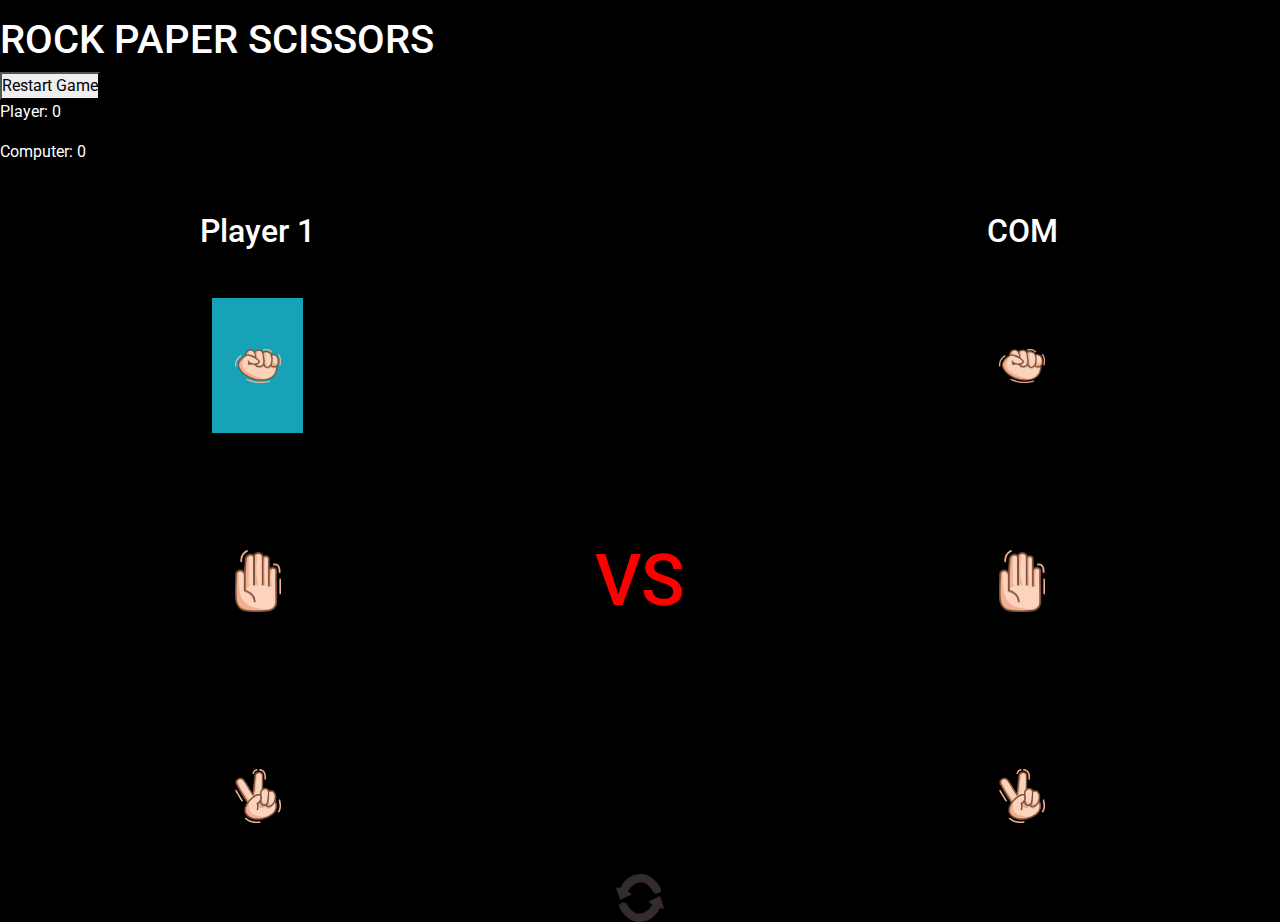
==== rockpaperscissors.html @ 41f38efb "last saved" ====
<!DOCTYPE html>
<html lang="en">
<head>
    <meta charset="UTF-8">
    <meta http-equiv="X-UA-Compatible" content="IE=edge">
    <meta name="viewport" content="width=device-width, initial-scale=1.0">
    <title>Rock Paper Scissors</title>
   
    <script
    src="https://code.jquery.com/jquery-3.6.0.min.js"
   ></script>

   <script
   src="js/bootstrap.min.js"></script>

    <link
    href="css/bootstrap.min.css"
    type="text/css"
    rel="stylesheet"
    >
    <link rel="stylesheet" href="rockpaperscissors.css" 
    >


</head>
<body>
    <section class ="paperglobal">
        <div class = "title-content pt-3">
            <h1 id= "game-ref" class=" "> ROCK PAPER SCISSORS <br/> 
        </h1>
            </div>

            <header class="header">
                <button id="restart" class="restart-btn">Restart Game</button>
                <div id="score" class="score">
                  <p>Player: 0</p>
                  <p>Computer: 0</p>
                </div>
              </header>
            

<div class= "UserCompChoices mt-5" >
    <div class = "row">
        <div class = "col-5">
            <h2>Player 1</h2>
            <div class="container">
                <div id="player-choices" class="choices hover-large">
                    <div class="container">
                        <div class="bingkai mx-auto bg-info ">
                                <img id= "rock"class="icon playerbatu pilihan pilihan-rock"  src="/assets/batu.png">
                        </div>
                    </div>

                    <div class="container">
                        <div class="bingkai mx-auto">
                                <img id = "paper"class="icon playerkertas pilihan pilihan-paper"  src="/assets/kertas.png">
                        </div>
                    </div>

                    <div class="container">
                        <div class="bingkai mx-auto">
                                <img id="scissors" class="icon playergunting pilihan pilihan-scissors" src="/assets/gunting.png">
                        </div>
                    </div>


                </div>
            </div>

        </div>

        <div class= "col-2 ">
            <div id="papantengah" class="container vsHome ">
                    <h1>VS</h1>
            </div>
        </div>

  
        <div class = "col-5">
            <h2>COM</h2>
            <div class="container">
            <div id="comp-choices" class="choices">
                <div class="container">
                    <div class="bingkaiKomp mx-auto">
                            <img id="rock" class="icon komputerbatu  pilihankomp"  src="/assets/batu.png">
                    </div>
                </div>

                <div class="container">
                    <div class="bingkaiKomp mx-auto">
                            <img id="paper"class="icon komputerkertas  pilihankomp"  src="/assets/kertas.png">
                    </div>
                </div>

                <div class="container">
                    <div class="bingkaiKomp mx-auto">
                            <img id="scissors" class="icon komputergunting  pilihankomp"  src="/assets/gunting.png">
                    </div>
                </div>

            </div>


            </div>
        </div>
    </div>
    
    
      
          <!-- POP up -->
          <div class="modal">
            <div id="result" class="modal-content"></div>
          </div>
    
              <!-- Reset Button  -->
              <div class = "row">
                  <div class = "col">
                    <div class = "reset">
                        <div id ="reset" class = "reset">
                            <img class = "reset1"width="48" height="48" src="/assets/refresh.png">
                        </div>
                    </div>
                  </div>

              </div>
    
    
</div>

</section>
<script src="/rockpaperscissors.js" type="text/javascript"></script>

</body>

</html>
---- rockpaperscissors.css ----
@import url('https://fonts.googleapis.com/css?family=Roboto');
html {
	box-sizing: border-box;
}

 * {
	margin: 0;
	padding: 0;
} 

 body {
    height: 100vh;
    width: 100%;
	background: black	 ;
	color: #fff;
	font-family: "Roboto", sans-serif;
}



.UserCompChoices {
    height: 100%;
    display:grid;
    align-items:center;
    text-align: center;
    grid-template-rows: auto 10%;
}

.choices {
    display: grid;
    grid-template-rows: repeat(3, 1fr);
    grid-gap: 5rem;
    margin-top: 3rem;
    text-align: center;
    
}

.pilihan {
    display: flex;
    align-items: center;
    flex-wrap: wrap;
}

.pilihankomp {
    display: flex;
    align-items: center;
    flex-wrap: wrap;
}


.pilihan {
    cursor:pointer;
}


.bingkai {
    width: 20%;
    height: 15vh; 
    position:relative;
}
.bingkaiKomp {
    width: 20%;
    height: 15vh; 
    position:relative;
}


.bingkai:hover {
    background-color: green;
    color: white;
    transition: 0.3s ease-in;
  }


.vsHome {
    position: relative;
    top: 50% 
}

.vsHome h1 {
    color: red;
    font-size: 72px;
}

  .icon {
    max-height: 50%;
    max-width: 50%;
    width: auto;
    height: auto;
    position: absolute;
    top: 0;
    bottom: 0;
    left: 0;
    right: 0;
    margin: auto;
  }

.reset {
    display: flex;
    flex-direction: row;
    flex-wrap: wrap;
    justify-content: center;
    align-items: center;
}

.reset1 {
    cursor:pointer;
}


/* modal */
.modal-content {
    background: #fff;
    text-align: center;
    margin: 10% auto;
    width: 350px;
    border-radius: 10px;
    padding: 3rem;
    box-shadow: 0 5px 8px 0 rgba(0, 0, 0, 0.2), 0 7px 20px 0 rgba(0, 0, 0, 0.17);
  }
  
  .modal-content h1 {
      color: black;
    margin-bottom: 1rem;
  }
  
  .modal-content p {
    font-size: 1.2rem;
    margin-top: 1rem;
  }
  
  @keyframes modalopen {
    from {
      opacity: 0;
    }
  
    to {
      opacity: 1;
    }
  }
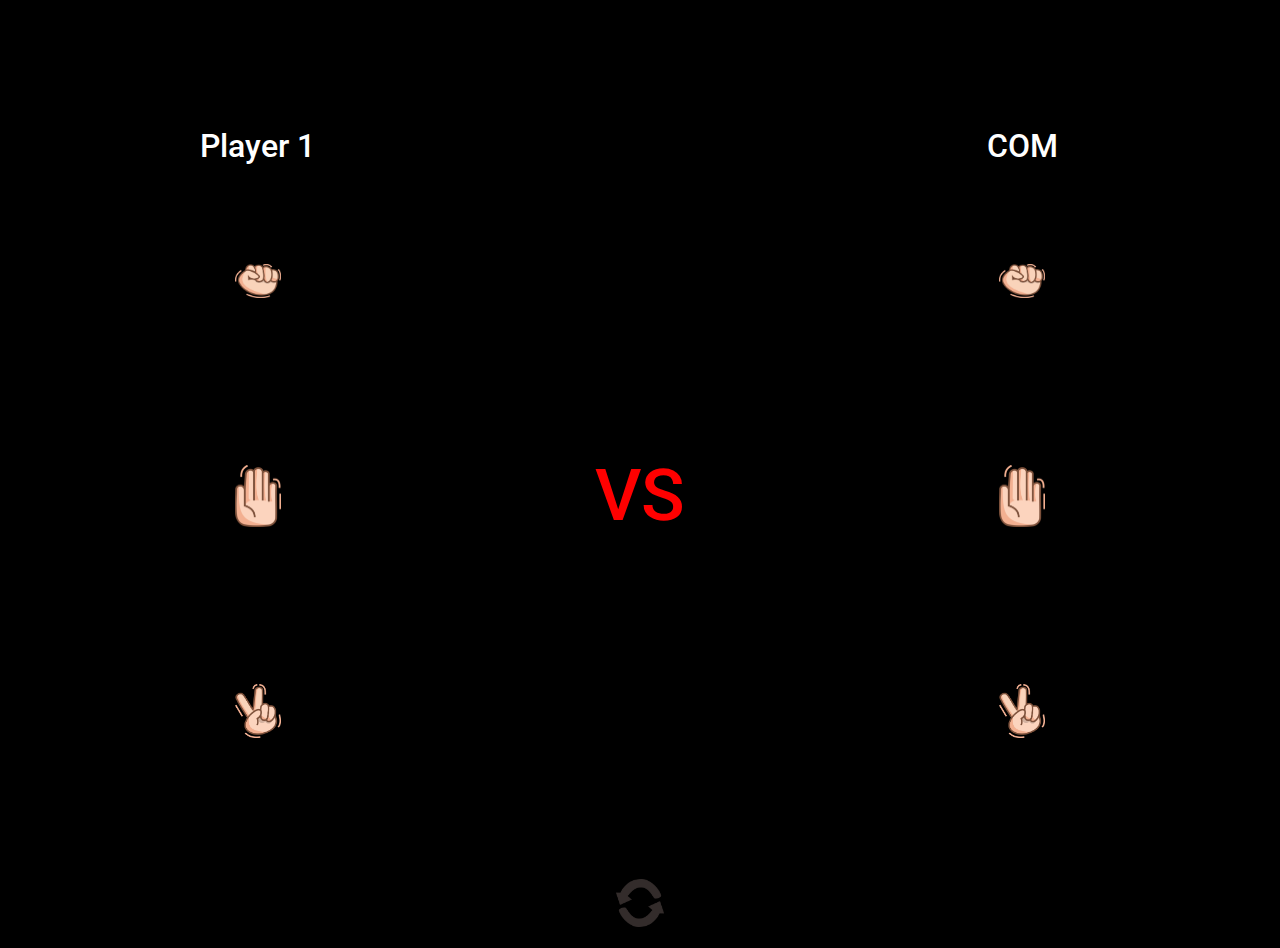
==== commit 9d24f3e4: "update terakhir" ====
--- a/rockpaperscissors.html
+++ b/rockpaperscissors.html
@@ -24,42 +24,28 @@
 
 </head>
 <body>
-    <section class ="paperglobal">
-        <div class = "title-content pt-3">
-            <h1 id= "game-ref" class=" "> ROCK PAPER SCISSORS <br/> 
-        </h1>
-            </div>
 
-            <header class="header">
-                <button id="restart" class="restart-btn">Restart Game</button>
-                <div id="score" class="score">
-                  <p>Player: 0</p>
-                  <p>Computer: 0</p>
-                </div>
-              </header>
-            
-
-<div class= "UserCompChoices mt-5" >
+<div class= "PlayerCompChoices mt-5" >
     <div class = "row">
         <div class = "col-5">
             <h2>Player 1</h2>
             <div class="container">
                 <div id="player-choices" class="choices hover-large">
                     <div class="container">
-                        <div class="bingkai mx-auto bg-info ">
-                                <img id= "rock"class="icon playerbatu pilihan pilihan-rock"  src="/assets/batu.png">
+                        <div id="bingkairock" class="bingkai  mx-auto ">
+                                <img id= "rock"class="icon  pilihan "  src="/assets/batu.png">
                         </div>
                     </div>
 
                     <div class="container">
-                        <div class="bingkai mx-auto">
-                                <img id = "paper"class="icon playerkertas pilihan pilihan-paper"  src="/assets/kertas.png">
+                        <div id="bingkaipaper" class="bingkai  mx-auto">
+                                <img id = "paper"class="icon  pilihan"  src="/assets/kertas.png">
                         </div>
                     </div>
 
                     <div class="container">
-                        <div class="bingkai mx-auto">
-                                <img id="scissors" class="icon playergunting pilihan pilihan-scissors" src="/assets/gunting.png">
+                        <div id="bingkaiscissors" class="bingkai  mx-auto">
+                                <img id="scissors" class="icon  pilihan" src="/assets/gunting.png">
                         </div>
                     </div>
 
@@ -81,20 +67,20 @@
             <div class="container">
             <div id="comp-choices" class="choices">
                 <div class="container">
-                    <div class="bingkaiKomp mx-auto">
-                            <img id="rock" class="icon komputerbatu  pilihankomp"  src="/assets/batu.png">
+                    <div id="bingkairockAI" class="bingkai  mx-auto">
+                            <img id="rockAI" class="icon   pilihanAI"  src="/assets/batu.png">
                     </div>
                 </div>
 
                 <div class="container">
-                    <div class="bingkaiKomp mx-auto">
-                            <img id="paper"class="icon komputerkertas  pilihankomp"  src="/assets/kertas.png">
+                    <div id= "bingkaipaperAI" class="bingkai  mx-auto">
+                            <img id="paperAI"class="icon   pilihanAI"  src="/assets/kertas.png">
                     </div>
                 </div>
 
                 <div class="container">
-                    <div class="bingkaiKomp mx-auto">
-                            <img id="scissors" class="icon komputergunting  pilihankomp"  src="/assets/gunting.png">
+                    <div id="bingkaiscissorsAI" class="bingkai mx-auto">
+                            <img id="scissorsAI" class="icon   pilihanAI"  src="/assets/gunting.png">
                     </div>
                 </div>
 
@@ -106,18 +92,12 @@
     </div>
     
     
-      
-          <!-- POP up -->
-          <div class="modal">
-            <div id="result" class="modal-content"></div>
-          </div>
-    
               <!-- Reset Button  -->
               <div class = "row">
                   <div class = "col">
                     <div class = "reset">
                         <div id ="reset" class = "reset">
-                            <img class = "reset1"width="48" height="48" src="/assets/refresh.png">
+                            <img id="restartbutton" class = "reset1"width="48" height="48" src="/assets/refresh.png">
                         </div>
                     </div>
                   </div>
--- a/rockpaperscissors.css
+++ b/rockpaperscissors.css
@@ -18,7 +18,7 @@
 
 
 
-.UserCompChoices {
+.PlayerCompChoices {
     height: 100%;
     display:grid;
     align-items:center;
@@ -41,7 +41,7 @@
     flex-wrap: wrap;
 }
 
-.pilihankomp {
+.pilihanAI {
     display: flex;
     align-items: center;
     flex-wrap: wrap;
@@ -58,18 +58,6 @@
     height: 15vh; 
     position:relative;
 }
-.bingkaiKomp {
-    width: 20%;
-    height: 15vh; 
-    position:relative;
-}
-
-
-.bingkai:hover {
-    background-color: green;
-    color: white;
-    transition: 0.3s ease-in;
-  }
 
 
 .vsHome {
@@ -107,35 +95,4 @@
     cursor:pointer;
 }
 
-
-/* modal */
-.modal-content {
-    background: #fff;
-    text-align: center;
-    margin: 10% auto;
-    width: 350px;
-    border-radius: 10px;
-    padding: 3rem;
-    box-shadow: 0 5px 8px 0 rgba(0, 0, 0, 0.2), 0 7px 20px 0 rgba(0, 0, 0, 0.17);
-  }
-  
-  .modal-content h1 {
-      color: black;
-    margin-bottom: 1rem;
-  }
-  
-  .modal-content p {
-    font-size: 1.2rem;
-    margin-top: 1rem;
-  }
-  
-  @keyframes modalopen {
-    from {
-      opacity: 0;
-    }
-  
-    to {
-      opacity: 1;
-    }
-  }
   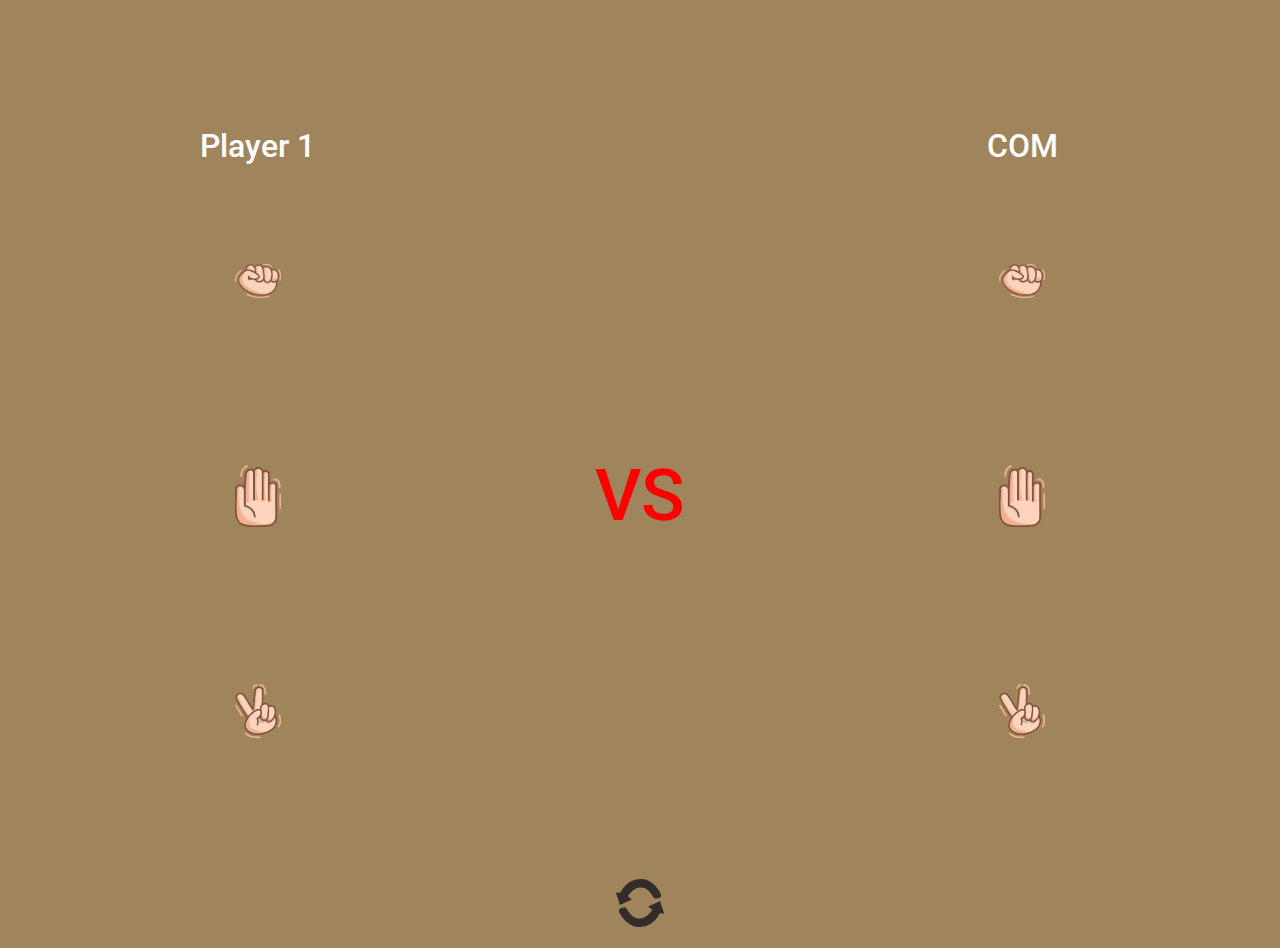
==== commit 35a431ad: "update before upload challenge" ====
--- a/rockpaperscissors.html
+++ b/rockpaperscissors.html
@@ -32,19 +32,19 @@
             <div class="container">
                 <div id="player-choices" class="choices hover-large">
                     <div class="container">
-                        <div id="bingkairock" class="bingkai  mx-auto ">
+                        <div id="bingkairock" class="bingkai  mx-auto rounded ">
                                 <img id= "rock"class="icon  pilihan "  src="/assets/batu.png">
                         </div>
                     </div>
 
                     <div class="container">
-                        <div id="bingkaipaper" class="bingkai  mx-auto">
+                        <div id="bingkaipaper" class="bingkai  mx-auto rounded ">
                                 <img id = "paper"class="icon  pilihan"  src="/assets/kertas.png">
                         </div>
                     </div>
 
                     <div class="container">
-                        <div id="bingkaiscissors" class="bingkai  mx-auto">
+                        <div id="bingkaiscissors" class="bingkai  mx-auto rounded">
                                 <img id="scissors" class="icon  pilihan" src="/assets/gunting.png">
                         </div>
                     </div>
@@ -67,19 +67,19 @@
             <div class="container">
             <div id="comp-choices" class="choices">
                 <div class="container">
-                    <div id="bingkairockAI" class="bingkai  mx-auto">
+                    <div id="bingkairockAI" class="bingkai  mx-auto rounded">
                             <img id="rockAI" class="icon   pilihanAI"  src="/assets/batu.png">
                     </div>
                 </div>
 
                 <div class="container">
-                    <div id= "bingkaipaperAI" class="bingkai  mx-auto">
+                    <div id= "bingkaipaperAI" class="bingkai  mx-auto rounded">
                             <img id="paperAI"class="icon   pilihanAI"  src="/assets/kertas.png">
                     </div>
                 </div>
 
                 <div class="container">
-                    <div id="bingkaiscissorsAI" class="bingkai mx-auto">
+                    <div id="bingkaiscissorsAI" class="bingkai mx-auto rounded">
                             <img id="scissorsAI" class="icon   pilihanAI"  src="/assets/gunting.png">
                     </div>
                 </div>
@@ -106,8 +106,6 @@
     
     
 </div>
-
-</section>
 <script src="/rockpaperscissors.js" type="text/javascript"></script>
 
 </body>
--- a/rockpaperscissors.css
+++ b/rockpaperscissors.css
@@ -11,7 +11,7 @@
  body {
     height: 100vh;
     width: 100%;
-	background: black	 ;
+	background:#a0845c	 ;
 	color: #fff;
 	font-family: "Roboto", sans-serif;
 }
